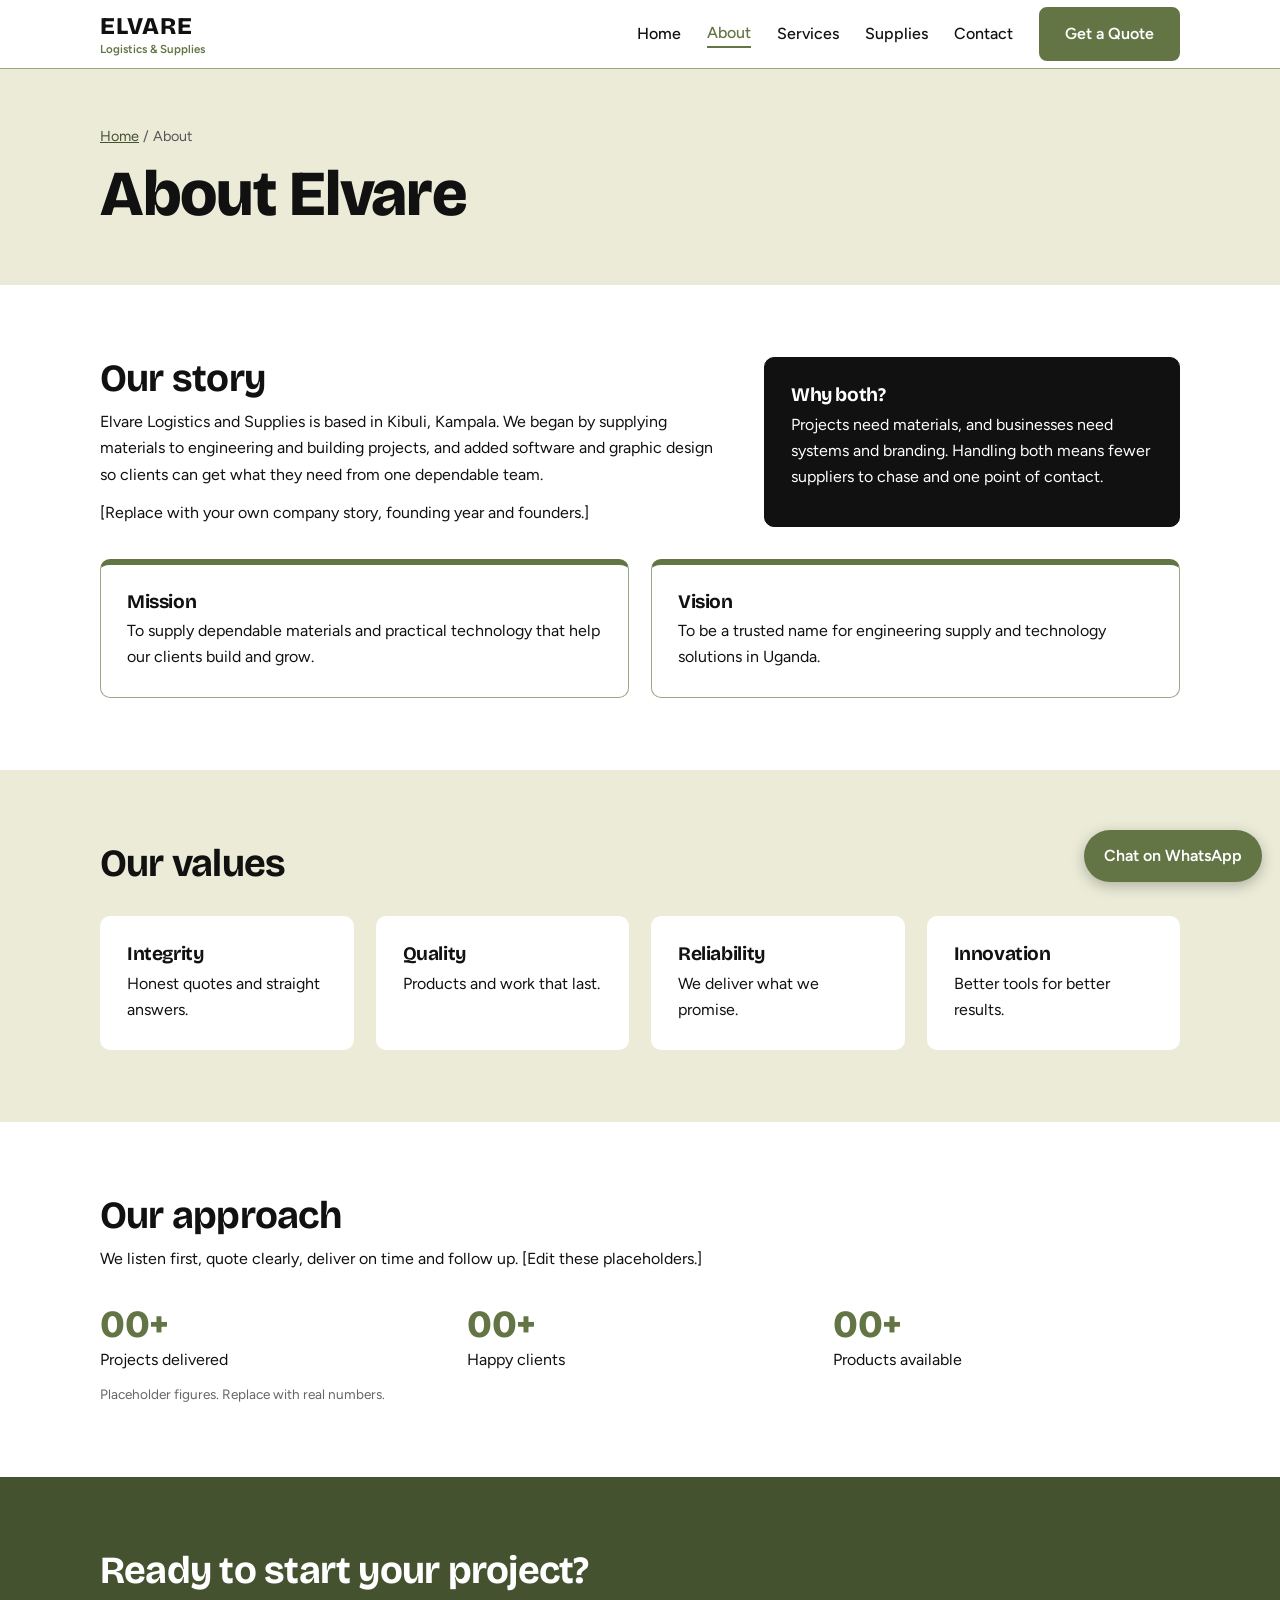
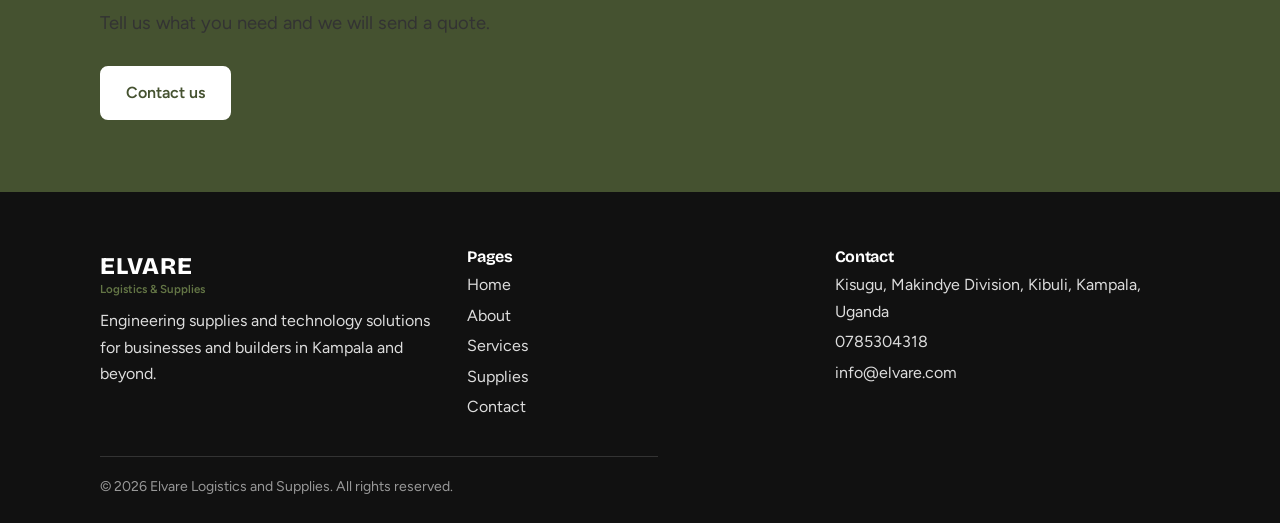
==== about.html @ 8b5a1ae0 "First commit" ====
<!DOCTYPE html><html lang="en"><head><meta charset="utf-8"><meta name="viewport" content="width=device-width,initial-scale=1">
<title>About Us | Elvare Logistics and Supplies</title><meta name="description" content="Learn about Elvare Logistics and Supplies, our mission, values and how supplies and technology work together.">
<meta property="og:title" content="About Us | Elvare Logistics and Supplies"><meta property="og:description" content="Learn about Elvare Logistics and Supplies, our mission, values and how supplies and technology work together."><meta property="og:type" content="website">
<link rel="icon" href="data:image/svg+xml,%3Csvg xmlns='http://www.w3.org/2000/svg' viewBox='0 0 32 32'%3E%3Crect width='32' height='32' rx='6' fill='%23637545'/%3E%3Ctext x='16' y='23' font-size='20' font-weight='800' text-anchor='middle' fill='white'%3EE%3C/text%3E%3C/svg%3E">
<link rel="preconnect" href="https://fonts.googleapis.com"><link href="https://fonts.googleapis.com/css2?family=Bricolage+Grotesque:wght@600;700;800&family=Figtree:wght@400;500;600&display=swap" rel="stylesheet">
<link rel="stylesheet" href="css/style.css"></head><body data-page="about.html"><main>
<div class="page-h"><div class="wrap"><p class="crumb"><a href="index.html">Home</a> / About</p><h1>About Elvare</h1></div></div>
<section><div class="wrap"><div class="cols"><div><h2>Our story</h2><p>Elvare Logistics and Supplies is based in Kibuli, Kampala. We began by supplying materials to engineering and building projects, and added software and graphic design so clients can get what they need from one dependable team.</p><p style="margin-top:12px">[Replace with your own company story, founding year and founders.]</p></div><div class="card blk"><h3>Why both?</h3><p>Projects need materials, and businesses need systems and branding. Handling both means fewer suppliers to chase and one point of contact.</p></div></div>
<div class="grid two"><div class="card big"><h3>Mission</h3><p>To supply dependable materials and practical technology that help our clients build and grow.</p></div><div class="card big"><h3>Vision</h3><p>To be a trusted name for engineering supply and technology solutions in Uganda.</p></div></div></div></section>
<section class="cream"><div class="wrap"><h2>Our values</h2><div class="grid"><div class="card"><h3>Integrity</h3><p>Honest quotes and straight answers.</p></div><div class="card"><h3>Quality</h3><p>Products and work that last.</p></div><div class="card"><h3>Reliability</h3><p>We deliver what we promise.</p></div><div class="card"><h3>Innovation</h3><p>Better tools for better results.</p></div></div></div></section>
<section><div class="wrap"><h2>Our approach</h2><p>We listen first, quote clearly, deliver on time and follow up. [Edit these placeholders.]</p><div class="stats"><div><b>00+</b>Projects delivered</div><div><b>00+</b>Happy clients</div><div><b>00+</b>Products available</div></div><p style="margin-top:10px;font-size:.85rem;color:#666">Placeholder figures. Replace with real numbers.</p></div></section>
<section class="dark"><div class="wrap"><h2>Ready to start your project?</h2><p class="lead">Tell us what you need and we will send a quote.</p><a class="btn wh" href="contact.html">Contact us</a></div></section>
</main><script src="js/main.js"></script></body></html>
---- css/style.css ----
:root{--cream:#EBEBD8;--g:#637545;--gd:#455230;--sage:#9BA685;--k:#111;--w:#fff}
*{box-sizing:border-box;margin:0;padding:0}
html{scroll-behavior:smooth}
body{font:16px/1.65 Figtree,system-ui,sans-serif;color:var(--k);background:var(--w)}
h1,h2,h3{font-family:'Bricolage Grotesque',Figtree,sans-serif;line-height:1.1;letter-spacing:-.02em}
h1{font-size:clamp(2.2rem,5.5vw,4rem);font-weight:800}
h2{font-size:clamp(1.6rem,3.2vw,2.4rem);font-weight:700;margin-bottom:.6rem}
h3{font-size:1.2rem;margin-bottom:.4rem}
a{color:var(--gd)}
p{max-width:62ch}
img{max-width:100%}
:focus-visible{outline:3px solid var(--g);outline-offset:2px}
.wrap{max-width:1120px;margin:0 auto;padding:0 20px}
section{padding:72px 0}
.cream{background:var(--cream)}.dark{background:var(--gd);color:#fff}.dark a{color:#fff}
.lead{font-size:1.15rem;color:#333;margin:16px 0 28px}
.btn{display:inline-block;padding:12px 24px;border-radius:8px;font-weight:600;text-decoration:none;border:2px solid var(--g);background:var(--g);color:#fff;cursor:pointer;font:inherit;font-weight:600;transition:background .2s}
.btn:hover{background:var(--gd);border-color:var(--gd)}
.btn.out{background:transparent;color:var(--k);border-color:var(--k)}
.btn.out:hover{background:var(--k);color:#fff}
.btn.wh{background:#fff;color:var(--gd);border-color:#fff}
.btn.wh:hover{background:var(--cream)}
header{position:sticky;top:0;z-index:20;background:#fff;border-bottom:1px solid var(--sage)}
.bar{display:flex;align-items:center;justify-content:space-between;height:68px}
.logo{text-decoration:none;color:var(--k);line-height:1}
.logo b{font:800 1.5rem 'Bricolage Grotesque',sans-serif;letter-spacing:.04em;display:block}
.logo small{color:var(--g);font-weight:600;font-size:.72rem}
nav{display:flex;align-items:center;gap:26px}
nav a{text-decoration:none;color:var(--k);font-weight:500}
nav a:hover,nav a.on{color:var(--g)}
nav a.on{border-bottom:2px solid var(--g)}
nav .btn{color:#fff;border-bottom:2px solid var(--g)}nav .btn:hover{color:#fff}
#tg{display:none;background:none;border:0;font-size:1.7rem;cursor:pointer}
.hero{padding:64px 0 72px}
.hero .wrap{display:grid;grid-template-columns:1.1fr .9fr;gap:48px;align-items:center}
.btns{display:flex;gap:12px;flex-wrap:wrap}
.quote{background:var(--k);color:#fff;border-radius:12px;padding:28px;box-shadow:12px 12px 0 var(--g)}
.quote h3{color:var(--sage);font-size:.95rem;font-family:Figtree,sans-serif;margin-bottom:12px}
.quote div{display:flex;justify-content:space-between;gap:12px;padding:10px 0;border-bottom:1px dashed #444}
.quote span:last-child{color:var(--sage)}
.quote p{margin-top:16px;font-size:.9rem;color:#bbb}
.grid{display:grid;gap:22px;grid-template-columns:repeat(auto-fit,minmax(240px,1fr));margin-top:32px}
.grid.two{grid-template-columns:repeat(auto-fit,minmax(320px,1fr))}
.card{background:#fff;border:1px solid var(--sage);border-radius:10px;padding:26px}
.cream .card{border-color:transparent}
.card .ic{width:44px;height:44px;border-radius:8px;background:var(--g);color:#fff;display:grid;place-items:center;font:800 1.1rem 'Bricolage Grotesque',sans-serif;margin-bottom:14px}
.card.big{border-top:6px solid var(--g)}
.card.blk{background:var(--k);color:#fff;border-color:var(--k)}.card.blk .ic{background:var(--sage);color:var(--k)}
.card ul{padding-left:18px;margin-top:10px}
.steps{counter-reset:s;display:grid;gap:22px;grid-template-columns:repeat(auto-fit,minmax(220px,1fr));margin-top:32px;list-style:none}
.steps li{counter-increment:s;border-left:4px solid var(--g);padding-left:18px}
.steps li::before{content:"Step " counter(s);display:block;color:var(--g);font-weight:700;font-size:.85rem}
.page-h{background:var(--cream);padding:56px 0}
.crumb{font-size:.9rem;color:#555;margin-bottom:10px}
.stats{display:grid;grid-template-columns:repeat(auto-fit,minmax(160px,1fr));gap:20px;margin-top:28px}
.stats b{display:block;font:800 2.4rem 'Bricolage Grotesque',sans-serif;color:var(--g)}
.filters{display:flex;gap:10px;flex-wrap:wrap;margin-top:20px}
.filters button{padding:8px 18px;border-radius:99px;border:1.5px solid var(--k);background:#fff;font:inherit;cursor:pointer}
.filters button.on{background:var(--k);color:#fff}
.cols{display:grid;grid-template-columns:1.2fr .8fr;gap:40px}
form label{display:block;font-weight:600;margin:14px 0 4px}
input,select,textarea{width:100%;padding:12px;border:1.5px solid var(--sage);border-radius:8px;font:inherit}
input:focus,select:focus,textarea:focus{border-color:var(--g)}
.err{color:#a3261f;font-size:.85rem;min-height:1.1em}
#ok{display:none;background:var(--cream);border-left:5px solid var(--g);padding:14px;margin-top:16px;border-radius:6px}
iframe{border:0;width:100%;height:260px;border-radius:10px;margin-top:20px}
footer{background:var(--k);color:#ddd;padding:56px 0 24px}
footer .grid{margin-top:0}
footer h3{color:#fff;font-size:1rem}
footer a{color:#ddd;display:block;text-decoration:none;margin:4px 0}footer a:hover{color:var(--sage)}
footer .logo{color:#fff}
.copy{border-top:1px solid #333;margin-top:32px;padding-top:18px;font-size:.88rem;color:#999}
.wa{position:fixed;right:18px;bottom:18px;z-index:30;background:var(--g);color:#fff;text-decoration:none;font-weight:600;padding:13px 20px;border-radius:99px;box-shadow:0 4px 14px rgba(0,0,0,.25)}
.wa:hover{background:var(--gd)}
@media(max-width:820px){
#tg{display:block}
nav{display:none;position:absolute;top:68px;left:0;right:0;background:#fff;flex-direction:column;align-items:flex-start;padding:18px 20px;border-bottom:1px solid var(--sage)}
nav.open{display:flex}
.hero .wrap,.cols{grid-template-columns:1fr}
section{padding:52px 0}}
@media(prefers-reduced-motion:no-preference){.hero .quote{animation:up .7s ease both}@keyframes up{from{opacity:0;transform:translateY(18px)}}}
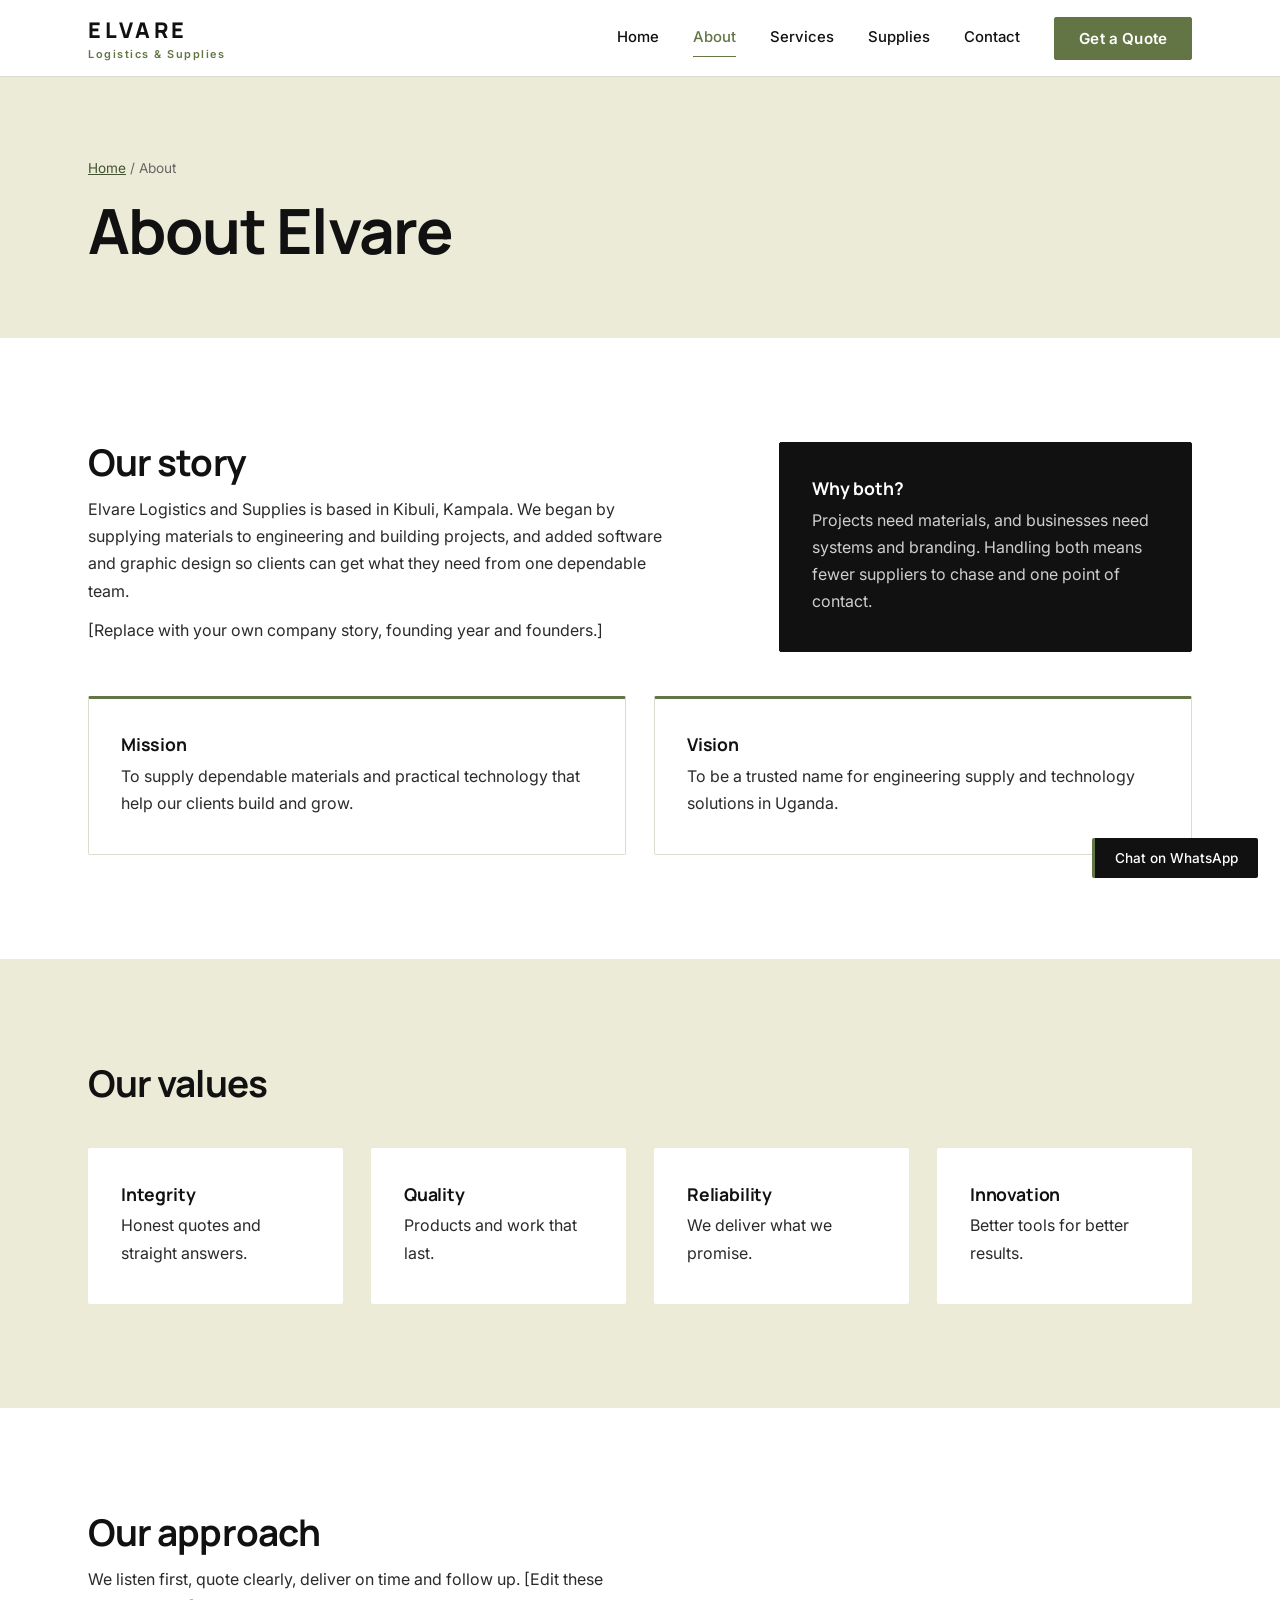
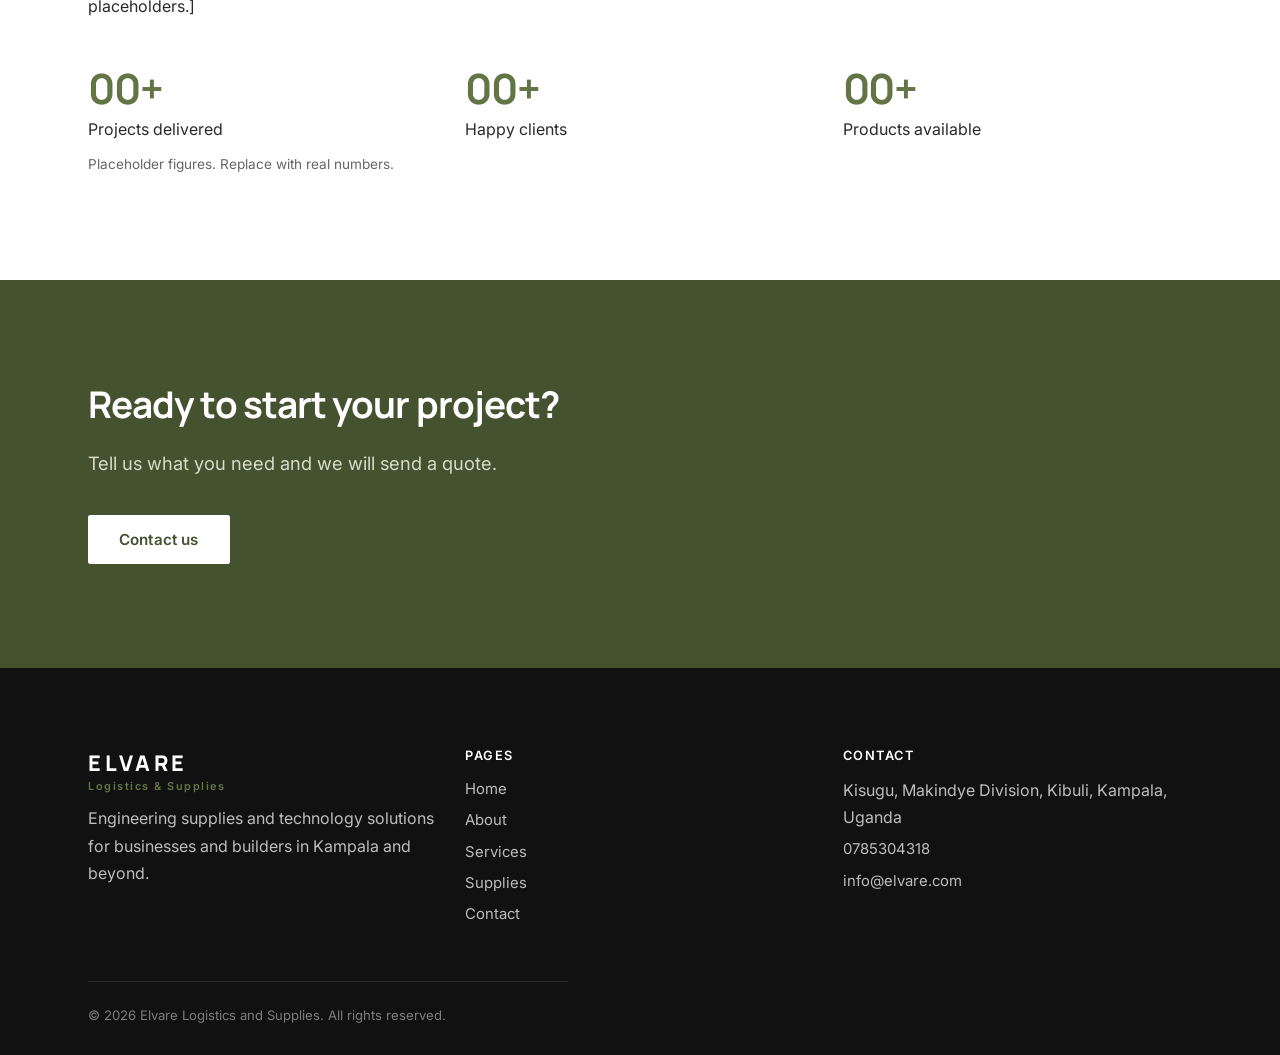
==== commit 7496debc: "changed look to prmium" ====
--- a/about.html
+++ b/about.html
@@ -2,7 +2,7 @@
 <title>About Us | Elvare Logistics and Supplies</title><meta name="description" content="Learn about Elvare Logistics and Supplies, our mission, values and how supplies and technology work together.">
 <meta property="og:title" content="About Us | Elvare Logistics and Supplies"><meta property="og:description" content="Learn about Elvare Logistics and Supplies, our mission, values and how supplies and technology work together."><meta property="og:type" content="website">
 <link rel="icon" href="data:image/svg+xml,%3Csvg xmlns='http://www.w3.org/2000/svg' viewBox='0 0 32 32'%3E%3Crect width='32' height='32' rx='6' fill='%23637545'/%3E%3Ctext x='16' y='23' font-size='20' font-weight='800' text-anchor='middle' fill='white'%3EE%3C/text%3E%3C/svg%3E">
-<link rel="preconnect" href="https://fonts.googleapis.com"><link href="https://fonts.googleapis.com/css2?family=Bricolage+Grotesque:wght@600;700;800&family=Figtree:wght@400;500;600&display=swap" rel="stylesheet">
+<link rel="preconnect" href="https://fonts.googleapis.com"><link href="https://fonts.googleapis.com/css2?family=Manrope:wght@500;600;700;800&family=Inter:wght@400;500;600&display=swap" rel="stylesheet">
 <link rel="stylesheet" href="css/style.css"></head><body data-page="about.html"><main>
 <div class="page-h"><div class="wrap"><p class="crumb"><a href="index.html">Home</a> / About</p><h1>About Elvare</h1></div></div>
 <section><div class="wrap"><div class="cols"><div><h2>Our story</h2><p>Elvare Logistics and Supplies is based in Kibuli, Kampala. We began by supplying materials to engineering and building projects, and added software and graphic design so clients can get what they need from one dependable team.</p><p style="margin-top:12px">[Replace with your own company story, founding year and founders.]</p></div><div class="card blk"><h3>Why both?</h3><p>Projects need materials, and businesses need systems and branding. Handling both means fewer suppliers to chase and one point of contact.</p></div></div>
--- a/css/style.css
+++ b/css/style.css
@@ -1,81 +1,82 @@
-:root{--cream:#EBEBD8;--g:#637545;--gd:#455230;--sage:#9BA685;--k:#111;--w:#fff}
+:root{--cream:#EBEBD8;--g:#637545;--gd:#455230;--sage:#9BA685;--k:#111;--w:#fff;--line:#dcdccf;--hf:Manrope,Inter,system-ui,sans-serif}
 *{box-sizing:border-box;margin:0;padding:0}
 html{scroll-behavior:smooth}
-body{font:16px/1.65 Figtree,system-ui,sans-serif;color:var(--k);background:var(--w)}
-h1,h2,h3{font-family:'Bricolage Grotesque',Figtree,sans-serif;line-height:1.1;letter-spacing:-.02em}
-h1{font-size:clamp(2.2rem,5.5vw,4rem);font-weight:800}
-h2{font-size:clamp(1.6rem,3.2vw,2.4rem);font-weight:700;margin-bottom:.6rem}
-h3{font-size:1.2rem;margin-bottom:.4rem}
+body{font:400 16px/1.7 Inter,system-ui,sans-serif;color:#2a2a2a;background:var(--w);-webkit-font-smoothing:antialiased}
+h1,h2,h3{font-family:var(--hf);color:var(--k);line-height:1.12;letter-spacing:-.025em}
+h1{font-size:clamp(2.4rem,5vw,3.9rem);font-weight:700}
+h2{font-size:clamp(1.7rem,3vw,2.3rem);font-weight:700;margin-bottom:.8rem}
+h3{font-size:1.1rem;font-weight:700;margin-bottom:.5rem;letter-spacing:-.01em}
 a{color:var(--gd)}
-p{max-width:62ch}
+p{max-width:60ch}
 img{max-width:100%}
-:focus-visible{outline:3px solid var(--g);outline-offset:2px}
-.wrap{max-width:1120px;margin:0 auto;padding:0 20px}
-section{padding:72px 0}
-.cream{background:var(--cream)}.dark{background:var(--gd);color:#fff}.dark a{color:#fff}
-.lead{font-size:1.15rem;color:#333;margin:16px 0 28px}
-.btn{display:inline-block;padding:12px 24px;border-radius:8px;font-weight:600;text-decoration:none;border:2px solid var(--g);background:var(--g);color:#fff;cursor:pointer;font:inherit;font-weight:600;transition:background .2s}
+:focus-visible{outline:2px solid var(--g);outline-offset:3px}
+.wrap{max-width:1160px;margin:0 auto;padding:0 28px}
+section{padding:104px 0}
+.cream{background:var(--cream)}
+.dark{background:var(--gd);color:#e8ecdf}.dark h2{color:#fff}.dark a{color:#fff}
+.lead{font-size:1.15rem;color:#4a4a4a;margin:22px 0 36px;line-height:1.7}
+.dark .lead{color:#d6dcc8}
+.btn{display:inline-block;padding:14px 30px;border-radius:2px;font:600 .95rem Inter,sans-serif;letter-spacing:.01em;text-decoration:none;border:1px solid var(--g);background:var(--g);color:#fff;cursor:pointer;transition:background .2s,color .2s}
 .btn:hover{background:var(--gd);border-color:var(--gd)}
 .btn.out{background:transparent;color:var(--k);border-color:var(--k)}
 .btn.out:hover{background:var(--k);color:#fff}
 .btn.wh{background:#fff;color:var(--gd);border-color:#fff}
 .btn.wh:hover{background:var(--cream)}
-header{position:sticky;top:0;z-index:20;background:#fff;border-bottom:1px solid var(--sage)}
-.bar{display:flex;align-items:center;justify-content:space-between;height:68px}
-.logo{text-decoration:none;color:var(--k);line-height:1}
-.logo b{font:800 1.5rem 'Bricolage Grotesque',sans-serif;letter-spacing:.04em;display:block}
-.logo small{color:var(--g);font-weight:600;font-size:.72rem}
-nav{display:flex;align-items:center;gap:26px}
-nav a{text-decoration:none;color:var(--k);font-weight:500}
-nav a:hover,nav a.on{color:var(--g)}
-nav a.on{border-bottom:2px solid var(--g)}
-nav .btn{color:#fff;border-bottom:2px solid var(--g)}nav .btn:hover{color:#fff}
-#tg{display:none;background:none;border:0;font-size:1.7rem;cursor:pointer}
-.hero{padding:64px 0 72px}
-.hero .wrap{display:grid;grid-template-columns:1.1fr .9fr;gap:48px;align-items:center}
-.btns{display:flex;gap:12px;flex-wrap:wrap}
-.quote{background:var(--k);color:#fff;border-radius:12px;padding:28px;box-shadow:12px 12px 0 var(--g)}
-.quote h3{color:var(--sage);font-size:.95rem;font-family:Figtree,sans-serif;margin-bottom:12px}
-.quote div{display:flex;justify-content:space-between;gap:12px;padding:10px 0;border-bottom:1px dashed #444}
+header{position:sticky;top:0;z-index:20;background:rgba(255,255,255,.96);border-bottom:1px solid var(--line);backdrop-filter:blur(6px)}
+.bar{display:flex;align-items:center;justify-content:space-between;height:76px}
+.logo{text-decoration:none;color:var(--k);line-height:1.1}
+.logo b{font:800 1.35rem var(--hf);letter-spacing:.18em;display:block}
+.logo small{color:var(--g);font-weight:600;font-size:.68rem;letter-spacing:.14em}
+nav{display:flex;align-items:center;gap:34px}
+nav a{text-decoration:none;color:var(--k);font-weight:500;font-size:.93rem;padding:6px 0;border-bottom:1px solid transparent}
+nav a:hover,nav a.on{color:var(--g);border-bottom-color:var(--g)}
+nav .btn{color:#fff;padding:11px 24px;border:1px solid var(--g)}nav .btn:hover{color:#fff;border-color:var(--gd)}
+#tg{display:none;background:none;border:0;font-size:1.6rem;cursor:pointer}
+.hero{padding:96px 0 112px;border-bottom:1px solid var(--line)}
+.hero .wrap{display:grid;grid-template-columns:1.15fr .85fr;gap:72px;align-items:center}
+.btns{display:flex;gap:14px;flex-wrap:wrap}
+.quote{background:var(--k);color:#fff;border-radius:2px;padding:36px;border-top:3px solid var(--g)}
+.quote h3{color:var(--sage);font:600 .8rem Inter,sans-serif;letter-spacing:.12em;text-transform:uppercase;margin-bottom:14px}
+.quote div{display:flex;justify-content:space-between;gap:12px;padding:14px 0;border-bottom:1px solid #2c2c2c;font-size:.95rem}
 .quote span:last-child{color:var(--sage)}
-.quote p{margin-top:16px;font-size:.9rem;color:#bbb}
-.grid{display:grid;gap:22px;grid-template-columns:repeat(auto-fit,minmax(240px,1fr));margin-top:32px}
-.grid.two{grid-template-columns:repeat(auto-fit,minmax(320px,1fr))}
-.card{background:#fff;border:1px solid var(--sage);border-radius:10px;padding:26px}
+.quote p{margin-top:20px;font-size:.82rem;color:#8d8d8d}
+.grid{display:grid;gap:28px;grid-template-columns:repeat(auto-fit,minmax(250px,1fr));margin-top:44px}
+.grid.two{grid-template-columns:repeat(auto-fit,minmax(340px,1fr))}
+.card{background:#fff;border:1px solid var(--line);border-radius:2px;padding:36px 32px}
 .cream .card{border-color:transparent}
-.card .ic{width:44px;height:44px;border-radius:8px;background:var(--g);color:#fff;display:grid;place-items:center;font:800 1.1rem 'Bricolage Grotesque',sans-serif;margin-bottom:14px}
-.card.big{border-top:6px solid var(--g)}
-.card.blk{background:var(--k);color:#fff;border-color:var(--k)}.card.blk .ic{background:var(--sage);color:var(--k)}
-.card ul{padding-left:18px;margin-top:10px}
-.steps{counter-reset:s;display:grid;gap:22px;grid-template-columns:repeat(auto-fit,minmax(220px,1fr));margin-top:32px;list-style:none}
-.steps li{counter-increment:s;border-left:4px solid var(--g);padding-left:18px}
-.steps li::before{content:"Step " counter(s);display:block;color:var(--g);font-weight:700;font-size:.85rem}
-.page-h{background:var(--cream);padding:56px 0}
-.crumb{font-size:.9rem;color:#555;margin-bottom:10px}
-.stats{display:grid;grid-template-columns:repeat(auto-fit,minmax(160px,1fr));gap:20px;margin-top:28px}
-.stats b{display:block;font:800 2.4rem 'Bricolage Grotesque',sans-serif;color:var(--g)}
-.filters{display:flex;gap:10px;flex-wrap:wrap;margin-top:20px}
-.filters button{padding:8px 18px;border-radius:99px;border:1.5px solid var(--k);background:#fff;font:inherit;cursor:pointer}
-.filters button.on{background:var(--k);color:#fff}
-.cols{display:grid;grid-template-columns:1.2fr .8fr;gap:40px}
-form label{display:block;font-weight:600;margin:14px 0 4px}
-input,select,textarea{width:100%;padding:12px;border:1.5px solid var(--sage);border-radius:8px;font:inherit}
-input:focus,select:focus,textarea:focus{border-color:var(--g)}
-.err{color:#a3261f;font-size:.85rem;min-height:1.1em}
-#ok{display:none;background:var(--cream);border-left:5px solid var(--g);padding:14px;margin-top:16px;border-radius:6px}
-iframe{border:0;width:100%;height:260px;border-radius:10px;margin-top:20px}
-footer{background:var(--k);color:#ddd;padding:56px 0 24px}
+.card .ic{font-size:0;width:32px;height:3px;background:var(--g);margin-bottom:24px}
+.card.big{border-top:3px solid var(--g)}
+.card.blk{background:var(--k);color:#cfcfcf;border-color:var(--k)}.card.blk h3{color:#fff}
+.steps{display:grid;gap:36px;grid-template-columns:repeat(auto-fit,minmax(220px,1fr));margin-top:44px;list-style:none;counter-reset:s}
+.steps li{counter-increment:s;border-top:1px solid var(--k);padding-top:20px}
+.steps li::before{content:"Step " counter(s);display:block;color:var(--g);font-weight:600;font-size:.85rem;margin-bottom:6px}
+.page-h{background:var(--cream);padding:80px 0 72px}
+.crumb{font-size:.85rem;color:#666;margin-bottom:16px}
+.stats{display:grid;grid-template-columns:repeat(auto-fit,minmax(170px,1fr));gap:28px;margin-top:40px}
+.stats b{display:block;font:700 2.6rem var(--hf);color:var(--g);letter-spacing:-.03em}
+.filters{display:flex;gap:10px;flex-wrap:wrap;margin-top:28px}
+.filters button{padding:9px 20px;border-radius:2px;border:1px solid var(--k);background:#fff;font:500 .88rem Inter,sans-serif;cursor:pointer}
+.filters button.on,.filters button:hover{background:var(--k);color:#fff}
+.cols{display:grid;grid-template-columns:1.2fr .8fr;gap:72px}
+form label{display:block;font-weight:600;font-size:.88rem;margin:18px 0 6px;color:var(--k)}
+input,select,textarea{width:100%;padding:13px 14px;border:1px solid #c9c9bd;border-radius:2px;font:inherit;background:#fff}
+input:focus,select:focus,textarea:focus{border-color:var(--g);outline:none;box-shadow:0 0 0 3px rgba(99,117,69,.15)}
+.err{color:#a3261f;font-size:.82rem;min-height:1.1em}
+#ok{display:none;background:var(--cream);border-left:3px solid var(--g);padding:16px;margin-top:18px}
+iframe{border:0;width:100%;height:260px;margin-top:28px;filter:grayscale(.4)}
+footer{background:var(--k);color:#bdbdbd;padding:80px 0 28px}
 footer .grid{margin-top:0}
-footer h3{color:#fff;font-size:1rem}
-footer a{color:#ddd;display:block;text-decoration:none;margin:4px 0}footer a:hover{color:var(--sage)}
-footer .logo{color:#fff}
-.copy{border-top:1px solid #333;margin-top:32px;padding-top:18px;font-size:.88rem;color:#999}
-.wa{position:fixed;right:18px;bottom:18px;z-index:30;background:var(--g);color:#fff;text-decoration:none;font-weight:600;padding:13px 20px;border-radius:99px;box-shadow:0 4px 14px rgba(0,0,0,.25)}
+footer h3{color:#fff;font:600 .8rem Inter,sans-serif;letter-spacing:.12em;text-transform:uppercase;margin-bottom:14px}
+footer a{color:#bdbdbd;display:block;text-decoration:none;margin:6px 0;font-size:.93rem}footer a:hover{color:var(--sage)}
+footer .logo{color:#fff;margin:0}footer .logo b{color:#fff}
+.copy{border-top:1px solid #2c2c2c;margin-top:48px;padding-top:22px;font-size:.82rem;color:#7d7d7d}
+.wa{position:fixed;right:22px;bottom:22px;z-index:30;background:var(--k);color:#fff;text-decoration:none;font:500 .85rem Inter,sans-serif;padding:12px 20px;border-radius:2px;border-left:3px solid var(--g)}
 .wa:hover{background:var(--gd)}
 @media(max-width:820px){
 #tg{display:block}
-nav{display:none;position:absolute;top:68px;left:0;right:0;background:#fff;flex-direction:column;align-items:flex-start;padding:18px 20px;border-bottom:1px solid var(--sage)}
+nav{display:none;position:absolute;top:76px;left:0;right:0;background:#fff;flex-direction:column;align-items:flex-start;gap:18px;padding:24px 28px;border-bottom:1px solid var(--line)}
 nav.open{display:flex}
-.hero .wrap,.cols{grid-template-columns:1fr}
-section{padding:52px 0}}
-@media(prefers-reduced-motion:no-preference){.hero .quote{animation:up .7s ease both}@keyframes up{from{opacity:0;transform:translateY(18px)}}}
+.hero .wrap,.cols{grid-template-columns:1fr;gap:48px}
+.hero{padding:64px 0 72px}
+section{padding:72px 0}}
+@media(prefers-reduced-motion:no-preference){.hero h1{animation:f .8s ease both}@keyframes f{from{opacity:0;transform:translateY(10px)}}}
